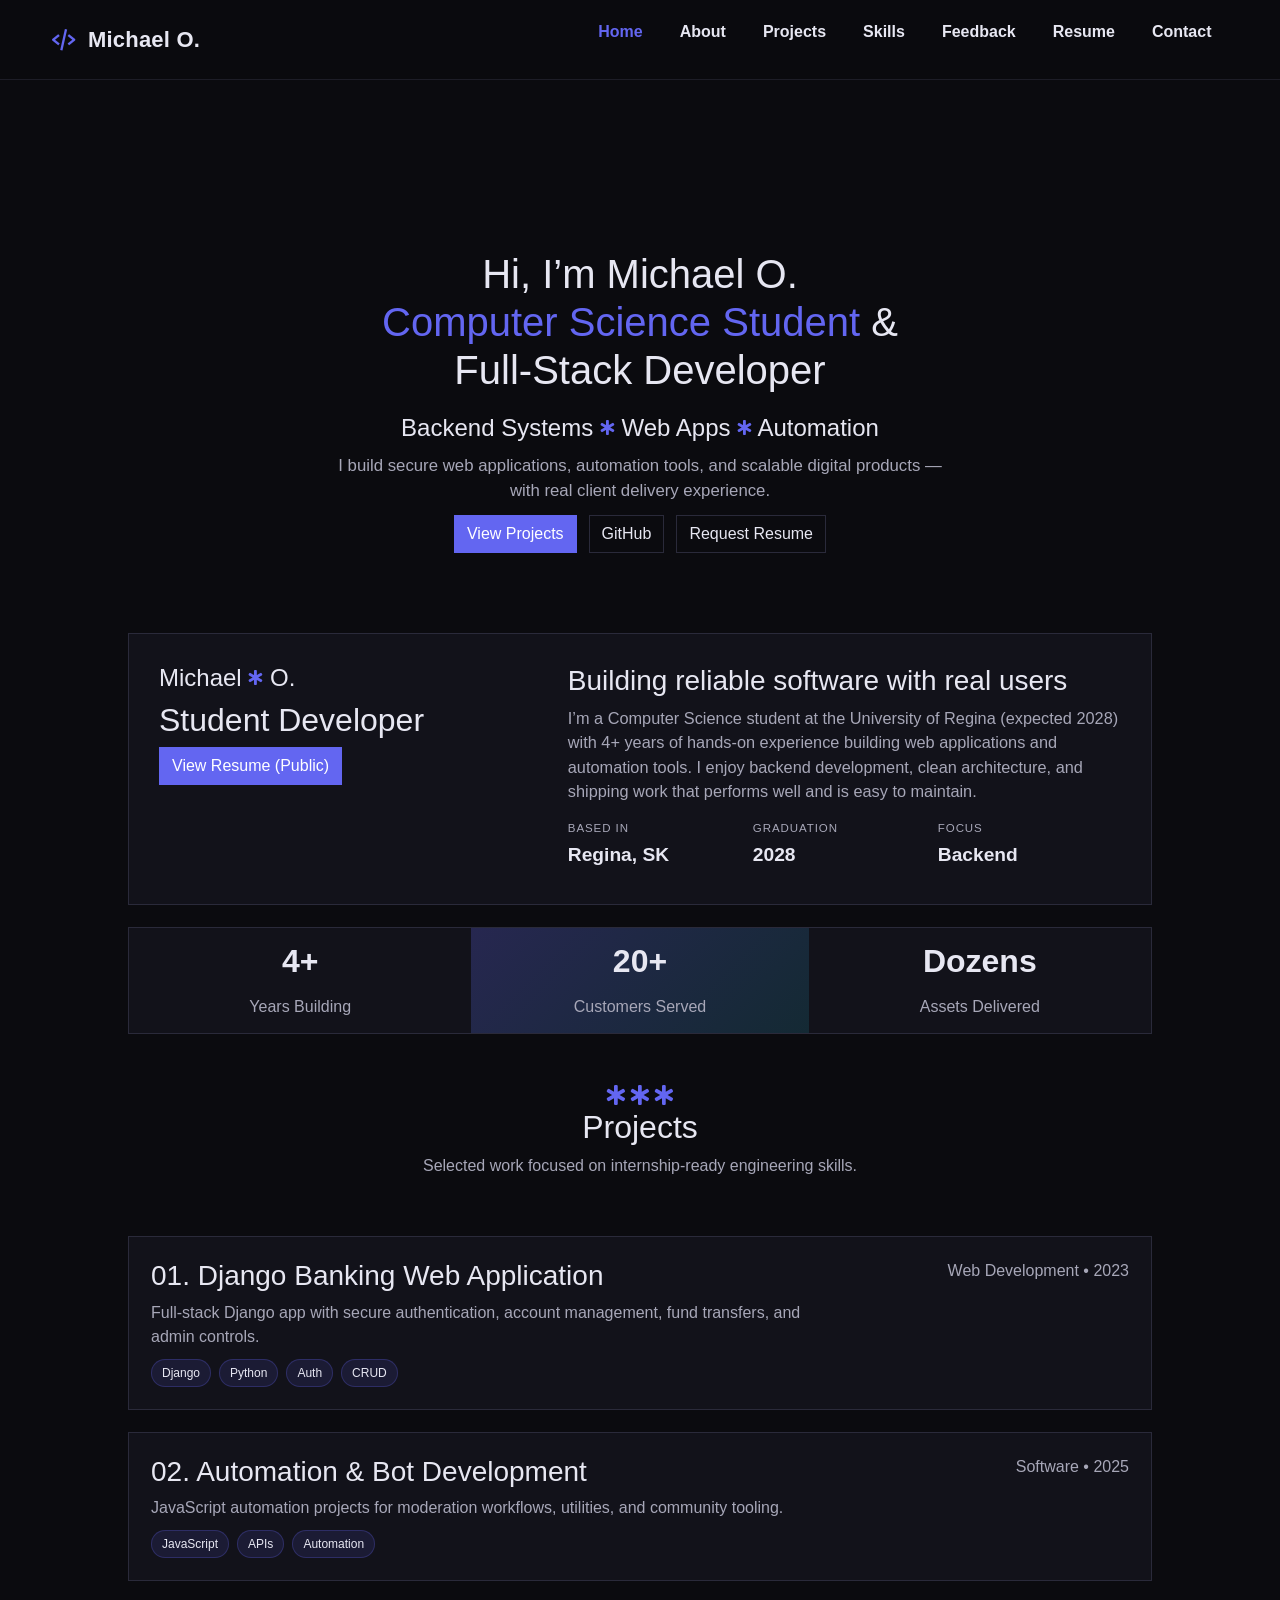
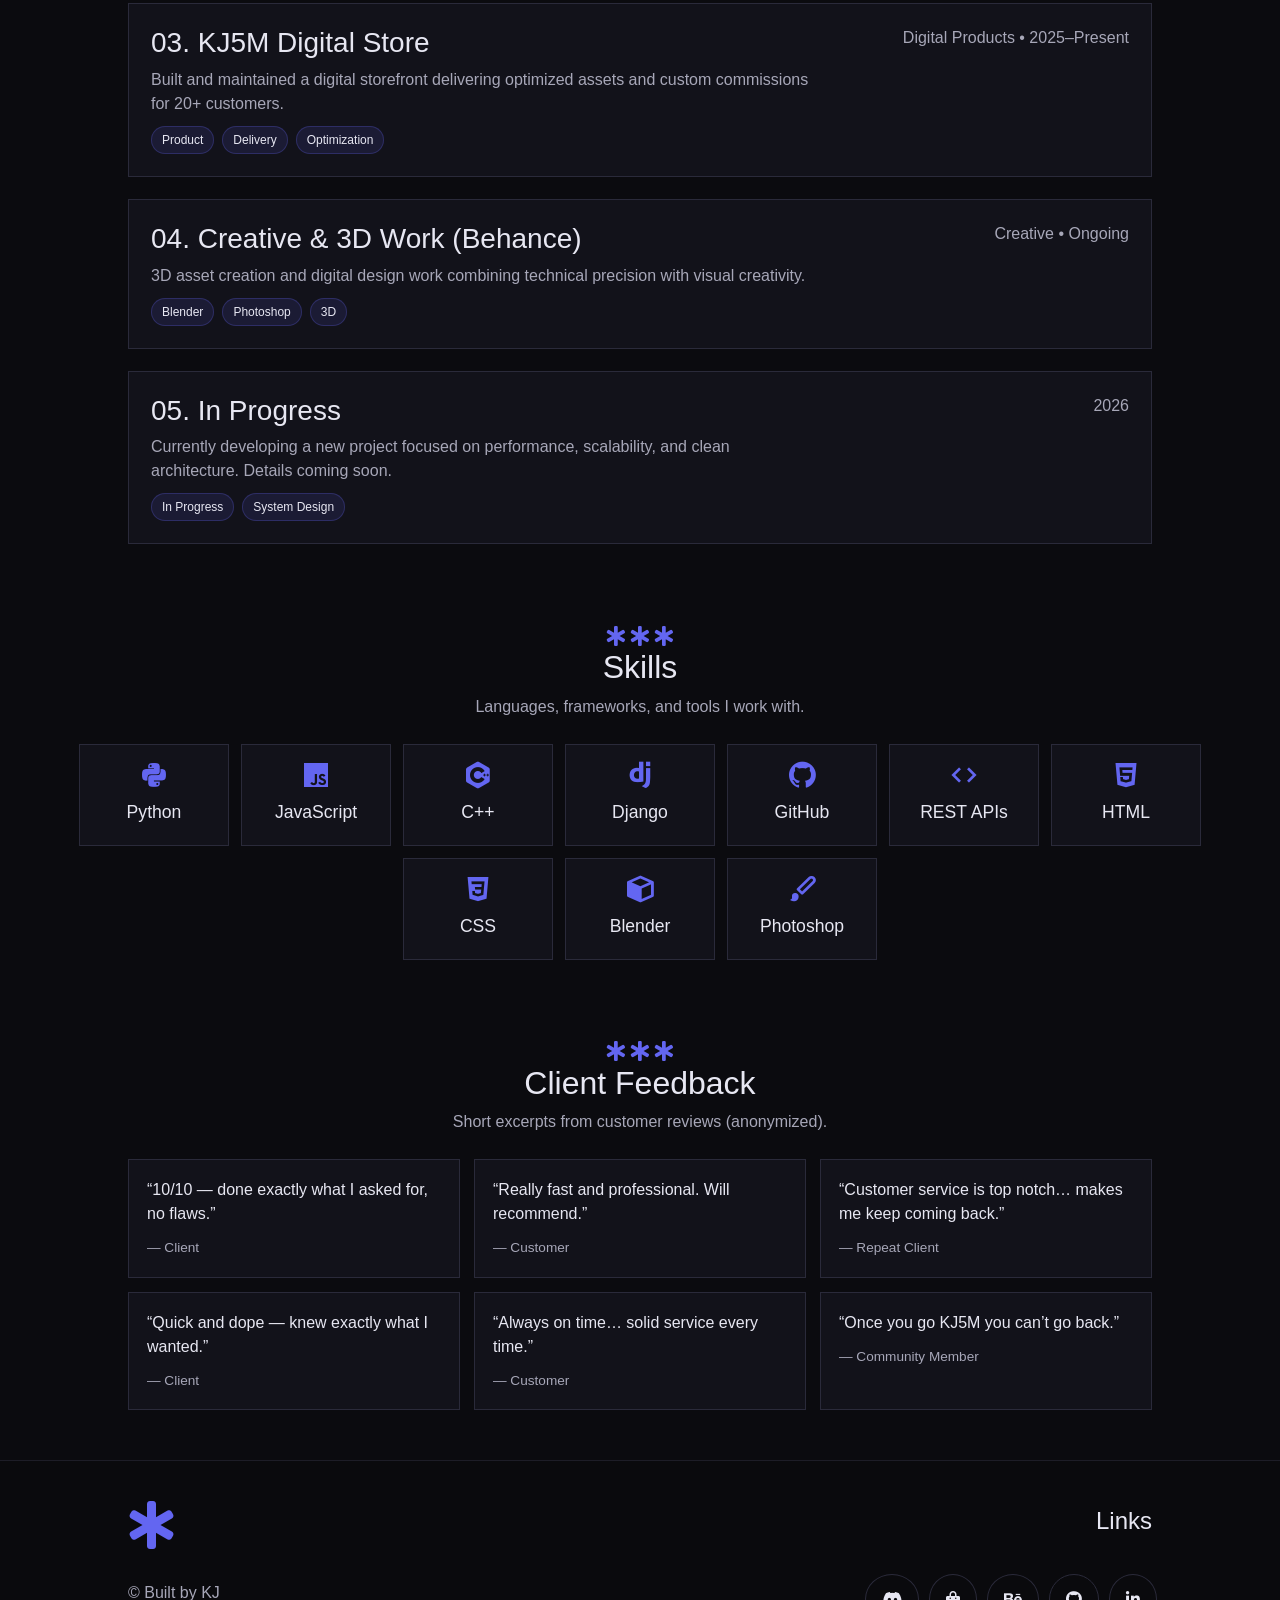
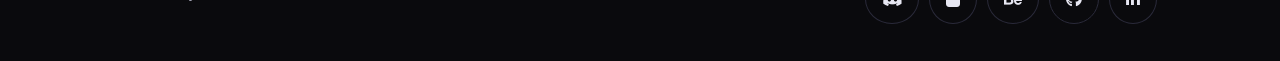
==== index.html @ 537d2c5b "Refactor CSS for responsiveness and dark theme; remove outdated CV and add public resume HTML" ====
<!DOCTYPE html>
<html lang="en">
<head>
  <meta charset="UTF-8">
  <meta name="viewport" content="width=device-width, initial-scale=1.0">
  <link rel="stylesheet" href="/static/CSS/style.css">
  <link rel='stylesheet' href='https://cdnjs.cloudflare.com/ajax/libs/bootstrap/5.0.2/css/bootstrap.min.css'>
  <link rel="stylesheet" href="https://cdnjs.cloudflare.com/ajax/libs/font-awesome/6.4.2/css/all.min.css">
  <link rel="stylesheet" href="/static/CSS/responsiveness.css">
  <link href='https://unpkg.com/boxicons@2.1.4/css/boxicons.min.css' rel='stylesheet'>
  <link rel="shortcut icon" href="/static/Images/flavicon.png" type="image/x-icon">
  <title>Michael O. | Built By KJ</title>
</head>

<body>
  <header>
    <div class="navlol">
      <div class="logo">
        <i class='bx bx-code-alt'></i>
        <span class="logo-text">Michael O.</span>
      </div>
      <div class="hamburger">
        <div class="open logo new"><i class='bx bxs-chevrons-down'></i></div>
        <div class="close logo"><i class='bx bx-x'></i></div>
      </div>
    </div>
    <nav class="nav-bar">
      <ul>
        <li><a href="#home" class="active">Home</a></li>
        <li><a href="#about">About</a></li>
        <li><a href="#projects">Projects</a></li>
        <li><a href="#services">Skills</a></li>
        <li><a href="#testimonials">Feedback</a></li>
        <li><a href="resume_public.html" target="_blank" rel="noopener noreferrer">Resume</a></li>
        <li><a href="mailto:michealorogun0@gmail.com?subject=Portfolio%20Inquiry%20-%20Michael%20O.">Contact</a></li>
      </ul>
    </nav>
  </header>

  <hr class="top-rule">

  <!-- HERO -->
  <section id="home" class="b1">
    <div class="b1a">
      <h1 class="main-h1">Hi, I’m Michael O.<br><span class="accent">Computer Science Student</span> &amp; Full‑Stack Developer</h1>
      <h4>Backend Systems <i class="fa-2xs fa-solid fa-star-of-life icon-color"></i> Web Apps <i class="fa-2xs fa-solid fa-star-of-life icon-color"></i> Automation</h4>
      <p class="hero-sub">I build secure web applications, automation tools, and scalable digital products — with real client delivery experience.</p>
      <div class="b1a-i">
        <div class="hero-cta">
          <a href="#projects" class="btn btn-dark rounded-0">View Projects</a>
          <a href="https://github.com/builtbykj" class="btn btn-outline-dark rounded-0" target="_blank" rel="noopener noreferrer">GitHub</a>
          <a href="mailto:michealorogun0@gmail.com?subject=Resume%20Request%20-%20Michael%20O." class="btn btn-outline-dark rounded-0">Request Resume</a>
        </div>
      </div>
    </div>
  </section>

  <!-- ABOUT -->
  <section id="about" class="b2">
    <div class="b2a">
      <h4>Michael <i class="fa-2xs fa-solid fa-star-of-life icon-color"></i> O.</h4>
      <h2>Student Developer</h2>
      <a class="b2a-button" href="resume_public.html" target="_blank" rel="noopener noreferrer">
        <button class="btn btn-dark rounded-0">View Resume (Public)</button>
      </a>
    </div>
    <div class="b2b">
      <h3>Building reliable software with real users</h3>
      <p>I’m a Computer Science student at the University of Regina (expected 2028) with 4+ years of hands‑on experience building web applications and automation tools. I enjoy backend development, clean architecture, and shipping work that performs well and is easy to maintain.</p>
      <div class="b2b-a">
        <div class="b2b-ai"><h6>Based in</h6><h4>Regina, SK</h4></div>
        <div class="b2b-aii"><h6>Graduation</h6><h4>2028</h4></div>
        <div class="b2b-aii"><h6>Focus</h6><h4>Backend</h4></div>
      </div>
    </div>
  </section>

  <!-- STATS -->
  <section class="work">
    <div class="wa"><h2>4+</h2><p>Years Building</p></div>
    <div class="wb"><h2>20+</h2><p>Customers Served</p></div>
    <div class="wc"><h2>Dozens</h2><p>Assets Delivered</p></div>
  </section>

  <!-- PROJECTS -->
  <section id="projects" class="projects">
    <div class="ph">
      <i class="fa-lg fa-solid fa-star-of-life icon-color"></i>
      <i class="fa-lg fa-solid fa-star-of-life icon-color"></i>
      <i class="fa-lg fa-solid fa-star-of-life icon-color"></i>
      <h2>Projects</h2>
      <p>Selected work focused on internship‑ready engineering skills.</p>
    </div>

    <div class="pb">
      <a href="https://deltapay.michaelorogun.com.ng/" target="_blank" rel="noopener noreferrer">
        <div class="pbl">
          <div class="pbl-0">
            <div class="pbl-a">
              <h3>01. Django Banking Web Application</h3>
              <p>Full‑stack Django app with secure authentication, account management, fund transfers, and admin controls.</p>
              <div class="tags"><span>Django</span><span>Python</span><span>Auth</span><span>CRUD</span></div>
            </div>
            <div class="pbl-b"><p>Web Development • 2023</p></div>
          </div>
        </div>
      </a>

      <a href="https://github.com/builtbykj" target="_blank" rel="noopener noreferrer">
        <div class="pbl">
          <div class="pbl-0">
            <div class="pbl-a">
              <h3>02. Automation &amp; Bot Development</h3>
              <p>JavaScript automation projects for moderation workflows, utilities, and community tooling.</p>
              <div class="tags"><span>JavaScript</span><span>APIs</span><span>Automation</span></div>
            </div>
            <div class="pbl-b"><p>Software • 2025</p></div>
          </div>
        </div>
      </a>

      <a href="https://payhip.com/KJ5M" target="_blank" rel="noopener noreferrer">
        <div class="pbl">
          <div class="pbl-0">
            <div class="pbl-a">
              <h3>03. KJ5M Digital Store</h3>
              <p>Built and maintained a digital storefront delivering optimized assets and custom commissions for 20+ customers.</p>
              <div class="tags"><span>Product</span><span>Delivery</span><span>Optimization</span></div>
            </div>
            <div class="pbl-b"><p>Digital Products • 2025–Present</p></div>
          </div>
        </div>
      </a>

      <a href="https://www.behance.net/kj5m" target="_blank" rel="noopener noreferrer">
        <div class="pbl">
          <div class="pbl-0">
            <div class="pbl-a">
              <h3>04. Creative &amp; 3D Work (Behance)</h3>
              <p>3D asset creation and digital design work combining technical precision with visual creativity.</p>
              <div class="tags"><span>Blender</span><span>Photoshop</span><span>3D</span></div>
            </div>
            <div class="pbl-b"><p>Creative • Ongoing</p></div>
          </div>
        </div>
      </a>

      <div class="pbl pbl-static">
        <div class="pbl-0">
          <div class="pbl-a">
            <h3>05. In Progress</h3>
            <p>Currently developing a new project focused on performance, scalability, and clean architecture. Details coming soon.</p>
            <div class="tags"><span>In Progress</span><span>System Design</span></div>
          </div>
          <div class="pbl-b"><p>2026</p></div>
        </div>
      </div>
    </div>
  </section>

  <!-- SKILLS -->
  <section id="services" class="skills">
    <div class="sh">
      <i class="fa-lg fa-solid fa-star-of-life icon-color"></i>
      <i class="fa-lg fa-solid fa-star-of-life icon-color"></i>
      <i class="fa-lg fa-solid fa-star-of-life icon-color"></i>
      <h2>Skills</h2>
      <p>Languages, frameworks, and tools I work with.</p>
    </div>
    <div class="skillset">
      <div class="ss-icons"><i class="bx bxl-python"></i><h1>Python</h1></div>
      <div class="ss-icons"><i class="bx bxl-javascript"></i><h1>JavaScript</h1></div>
      <div class="ss-icons"><i class="bx bxl-c-plus-plus"></i><h1>C++</h1></div>
      <div class="ss-icons"><i class="bx bxl-django"></i><h1>Django</h1></div>
      <div class="ss-icons"><i class="bx bxl-github"></i><h1>GitHub</h1></div>
      <div class="ss-icons"><i class="bx bx-code"></i><h1>REST APIs</h1></div>
      <div class="ss-icons"><i class="bx bxl-html5"></i><h1>HTML</h1></div>
      <div class="ss-icons"><i class="bx bxl-css3"></i><h1>CSS</h1></div>
      <div class="ss-icons"><i class="bx bxs-cube"></i><h1>Blender</h1></div>
      <div class="ss-icons"><i class="bx bxs-paint"></i><h1>Photoshop</h1></div>
    </div>
  </section>

  <!-- FEEDBACK -->
  <section id="testimonials" class="testimonials">
    <div class="sh">
      <i class="fa-lg fa-solid fa-star-of-life icon-color"></i>
      <i class="fa-lg fa-solid fa-star-of-life icon-color"></i>
      <i class="fa-lg fa-solid fa-star-of-life icon-color"></i>
      <h2>Client Feedback</h2>
      <p>Short excerpts from customer reviews (anonymized).</p>
    </div>

    <div class="t-grid">
      <div class="t-card"><p class="t-quote">“10/10 — done exactly what I asked for, no flaws.”</p><p class="t-meta">— Client</p></div>
      <div class="t-card"><p class="t-quote">“Really fast and professional. Will recommend.”</p><p class="t-meta">— Customer</p></div>
      <div class="t-card"><p class="t-quote">“Customer service is top notch… makes me keep coming back.”</p><p class="t-meta">— Repeat Client</p></div>
      <div class="t-card"><p class="t-quote">“Quick and dope — knew exactly what I wanted.”</p><p class="t-meta">— Client</p></div>
      <div class="t-card"><p class="t-quote">“Always on time… solid service every time.”</p><p class="t-meta">— Customer</p></div>
      <div class="t-card"><p class="t-quote">“Once you go KJ5M you can’t go back.”</p><p class="t-meta">— Community Member</p></div>
    </div>
  </section>

  <!-- FOOTER -->
  <footer class="footer">
    <div class="f1">
      <div class="f2-logo">
        <i class="fa-3x fa-solid fa-star-of-life icon-color float-start animation"></i>
        <div class="f2"><h4 class="footer-link-no">Links</h4></div>
      </div>

      <div class="f2-icon">
        <div class="footer-icon">
          <a href="https://www.linkedin.com/in/michael-orogun-255a752b5/" target="_blank" rel="noopener noreferrer"><i class="fa-brands fa-linkedin-in social-icon float-end"></i></a>
          <a href="https://github.com/builtbykj" target="_blank" rel="noopener noreferrer"><i class="fa-brands fa-github social-icon float-end"></i></a>
          <a href="https://www.behance.net/kj5m" target="_blank" rel="noopener noreferrer"><i class="fa-brands fa-behance social-icon float-end"></i></a>
          <a href="https://payhip.com/KJ5M" target="_blank" rel="noopener noreferrer"><i class="fa-solid fa-bag-shopping social-icon float-end"></i></a>
          <a href="https://discord.gg/kj5m" target="_blank" rel="noopener noreferrer"><i class="fa-brands fa-discord social-icon float-end"></i></a>
        </div>
        <p class="copy-tag">&copy; Built by KJ</p>
      </div>
    </div>
  </footer>

  <script src="/static/Js/index.js"></script>
</body>
</html>
---- static/CSS/style.css ----
/* ===== Built By KJ (Internship Focus) - Dark Theme ===== */


a,
a:visited,
a:hover,
a:active {
  text-decoration: none !important;
  color: inherit;
}


:root{
  --bg:#0b0b0f;
  --surface:#12121a;
  --surface2:#171724;
  --text:#e7e7f2;
  --muted:#a7a7b8;
  --border:#2a2a3a;
  --accent:#6366f1; /* indigo */
  --accent2:#22d3ee; /* cyan */
}

*{
  margin:0;
  padding:0;
  list-style:none;
  text-decoration:none;
  box-sizing:border-box;
  font-family:"Bai Jamjuree",sans-serif;
}

html, body{
  background:var(--bg) !important;
  color:var(--text) !important;
  margin:0;
  padding:0;
}

/* Headings */
h1,h2,h3,h4,h5,h6{font-weight:600;color:var(--text);}
h1{font-size:3.2rem;font-weight:800;}
h2{font-size:2.6rem;font-weight:800;}
h3{font-size:1.8rem;font-weight:800;}
h4{font-size:1.1rem;font-weight:600;}
h5{font-size:1.1rem;}
h6{font-size:0.9rem;font-weight:700;color:var(--muted);}

/* Header */
header{
  position:fixed;
  top:0; left:0; right:0;
  width:100%;
  height:80px;
  display:flex;
  align-items:center;
  justify-content:space-between;
  padding:0 100px;
  background:rgba(11,11,15,0.75) !important;
  backdrop-filter: blur(10px);
  border-bottom:1px solid rgba(42,42,58,0.6);
  z-index:9999;
}

.navlol{
  display:flex;
  align-items:center !important;
  justify-content:space-between;
  width:80vh;
  margin:0 auto;
}

.logo{
  font-size:22px;
  font-weight:800;
  color:var(--text);
  display:flex;
  align-items:center;
  gap:10px;
}
.logo i{color:var(--accent); font-size:28px;}
.logo-text{letter-spacing:0.2px;}

.hamburger{display:none;}
.open{display:block;}
.close{display:none;}
.open.active{display:none;}
.close.active{display:block;}

.nav-bar ul{display:flex;}
.nav-bar ul li a{
  display:block;
  color:var(--text);
  font-weight:600;
  padding:10px 18px;
  border-radius:999px;
  transition:0.2s;
  margin:0.5px;
}
.nav-bar ul li a:hover{
  color:var(--accent);
  border:1px solid var(--accent);
}
.nav-bar ul li a.active{color:var(--accent);}

.top-rule{
  color:transparent;
  border:none;
  margin-top:80px;
}

/* Hero */
.b1{
  width:80vw;
  height:auto;
  margin-left:10%;
  margin-top:120px;
  padding:40px 0 10px 0;
}
.b1a{
  width:100%;
  text-align:center;
}
.main-h1{margin-top:10px; padding-bottom:0.75rem;}
.accent{color:var(--accent);}
.icon-color{color:var(--accent);}

.hero-sub{
  max-width:900px;
  margin: 10px auto 0 auto;
  color:var(--muted);
  font-size:1.05rem;
}

.hero-cta{display:flex;gap:12px;justify-content:center;flex-wrap:wrap;margin-top:12px;}

/* Bootstrap button overrides */
.btn-dark{
  background:var(--accent) !important;
  border:1px solid var(--accent) !important;
  color:white !important;
}
.btn-dark:hover{
  background:#5255ea !important;
  border-color:#5255ea !important;
}
.btn-outline-dark{
  border:1px solid var(--border) !important;
  color:var(--text) !important;
  background:transparent !important;
}
.btn-outline-dark:hover{
  border-color:var(--accent) !important;
  color:var(--accent) !important;
}

/* About */
.b2{
  display:flex;
  width:80vw;
  height:auto;
  margin-left:10%;
  margin-top:70px;
  gap:40px;
  padding:30px;
  background:var(--surface);
  border:1px solid var(--border);
}
.b2a{width:40%;}
.b2b{width:60%;}
.b2b p{color:var(--muted); font-size:1.02rem;}
.b2b-a{width:100%; display:flex; gap:25px; margin-top:18px; flex-wrap:wrap;}
.b2b-ai, .b2b-aii{min-width:160px;}
.b2b-ai h6, .b2b-aii h6{color:var(--muted); text-transform:uppercase; letter-spacing:0.08em; font-size:0.72rem;}
.b2b-ai h4, .b2b-aii h4{font-size:1.2rem; font-weight:800;}

/* Stats */
.work{
  width:80vw;
  margin-left:10%;
  margin-top:22px;
  display:flex;
  justify-content:space-evenly;
  border:1px solid var(--border);
  background:var(--surface);
}
.wa,.wb,.wc{width:33%; align-content:center;}
.wb{background:linear-gradient(135deg, rgba(99,102,241,0.25), rgba(34,211,238,0.12));}
.work h2{
  margin:14px 10%;
  text-align:center;
  font-weight:900;
  color:var(--text);
}
.work p{
  margin:0 10% 14px 10%;
  text-align:center;
  color:var(--muted);
}

/* Projects */
.projects{
  width:80%;
  margin:40px 10% 3% 10%;
}
.ph{
  width:80%;
  margin-left:10%;
  text-align:center;
  padding:10px 0 20px 0;
}
.ph p{color:var(--muted);}

.pb{display:flex;flex-direction:column;}
.pb a{color:inherit;}

.pbl{
  width:100%;
  height:auto;
  margin-top:22px;
  background:var(--surface);
  border:1px solid var(--border);
  transition:0.2s;
}
.pbl:hover{
  background:var(--surface2);
  border-color:rgba(99,102,241,0.6);
}
.pbl-static:hover{background:var(--surface); border-color:var(--border);}

.pbl-0{
  margin:22px;
  display:flex;
  justify-content:space-between;
  gap:24px;
}
.pbl-a{width:68%;}
.pbl-a p{color:var(--muted); margin-bottom:10px;}
.pbl-b{text-align:right; color:var(--muted); min-width:180px;}

.tags{display:flex;flex-wrap:wrap;gap:8px;margin-top:10px;}
.tags span{
  font-size:0.75rem;
  color:var(--text);
  background:rgba(99,102,241,0.12);
  border:1px solid rgba(99,102,241,0.25);
  padding:4px 10px;
  border-radius:999px;
}

/* Skills */
.sh{
  width:80%;
  margin-left:10%;
  margin-top:80px;
  text-align:center;
}
.sh p{color:var(--muted);}
.skillset{
  display:flex;
  flex-wrap:wrap;
  justify-content:center;
  gap:12px;
  width:90%;
  margin:25px auto 0 auto;
}
.ss-icons{
  width:150px;
  text-align:center;
  padding:14px 10px;
  background:var(--surface);
  border:1px solid var(--border);
  transition:0.2s;
}
.ss-icons:hover{background:var(--surface2); border-color:rgba(34,211,238,0.35);}
.ss-icons i{font-size:2.0rem; color:var(--accent);}
.ss-icons h1{font-size:1.1rem; margin-top:6px;}

/* Testimonials */
.testimonials{
  width:80vw;
  margin:0 10%;
  padding-bottom:50px;
}
.t-grid{
  display:grid;
  grid-template-columns: repeat(3, minmax(0,1fr));
  gap:14px;
  margin-top:25px;
}
.t-card{
  background:var(--surface);
  border:1px solid var(--border);
  padding:18px;
}
.t-quote{color:var(--text); font-size:1rem; margin-bottom:12px;}
.t-meta{color:var(--muted); font-size:0.85rem; margin:0;}

/* Footer */
.footer{
  background: #0a0a0d;
  border-top:1px solid rgba(42,42,58,0.6);
  height:auto;
  color:var(--text);
  padding:40px 0;
}
.f1{width:80%; margin-left:10%;}
.f2-logo{display:flex; justify-content:space-between; align-items:center;}
.footer-link-no{margin-top:0; cursor:default;}
.footer-icon{padding-top:20px; margin-right:-10px;}
.social-icon{
  background:transparent;
  padding:1rem;
  border:1px solid var(--border);
  border-radius:50%;
  margin:5px;
  color:var(--text);
}
.social-icon:hover{
  border-color:var(--accent);
  color:var(--accent);
}
.copy-tag{padding-top:12px; color:var(--muted);}

/* Animations (from original) */
.animation{transform:rotate(0deg);animation-iteration-count:infinite;animation-duration:10s;animation-name:spin;animation-timing-function:linear;}
@keyframes spin{from{transform:rotate(0deg);}to{transform:rotate(360deg);}}

/* Utility */
.column a{text-decoration:none;color:inherit;}
---- static/CSS/responsiveness.css ----
@media only screen and (max-width: 1320px) {
  header{ padding: 0 50px; }
  .b1a{ width: 60%; height: 100%; margin: 0 auto; }
}

@media only screen and (max-width: 1100px) {
  header{ padding: 0 30px; }
  .b1a{ width: 80%; height: 100%; }
}

@media only screen and (max-width: 900px) {
  .hamburger { display: block; cursor: pointer; }

  .nav-bar{
    height: 0px;
    position: absolute;
    top: 80px;
    left: 0;
    right: 0;
    width: 100vw;
    background: #12121a;
    border-bottom: 1px solid #2a2a3a;
    transition: 0.35s;
    overflow: hidden;
  }
  .nav-bar.active{ height: 420px; }

  .nav-bar ul{
    display:block;
    width: fit-content;
    margin: 60px auto 0 auto;
    text-align:center;
  }
  .nav-bar ul li a{
    margin-bottom: 12px;
    color: #e7e7f2;
  }
  .nav-bar ul li a:hover{
    color:#6366f1;
    border:1px solid #6366f1;
  }
  .nav-bar ul li a.active{ color:#6366f1; }

  .b1a{ width: 100%; height: 100%; }
  .b2{ flex-direction: column; }
  .b2a, .b2b{ width: 100%; }

  .work{ flex-direction: column; }
  .wa, .wb, .wc{ width: 100%; }

  .pbl-0{ flex-direction: column; }
  .pbl-a{ width: 100%; }
  .pbl-b{ text-align: left; }

  .t-grid{ grid-template-columns: 1fr; }
}

@media screen and (max-width: 720px) {
  h1 { font-size: 2.0rem; }
  h2 { font-size: 1.75rem; }
  h3 { font-size: 1.35rem; }
  .hero-sub{ font-size: 0.98rem; padding: 0 10px; }
}

@media screen and (max-width: 575px) {
  h1 { font-size: 1.6rem; }
  header{ padding: 0 16px; }
  .projects, .testimonials{ width: 90vw; margin-left: 5vw; margin-right: 5vw; }
}
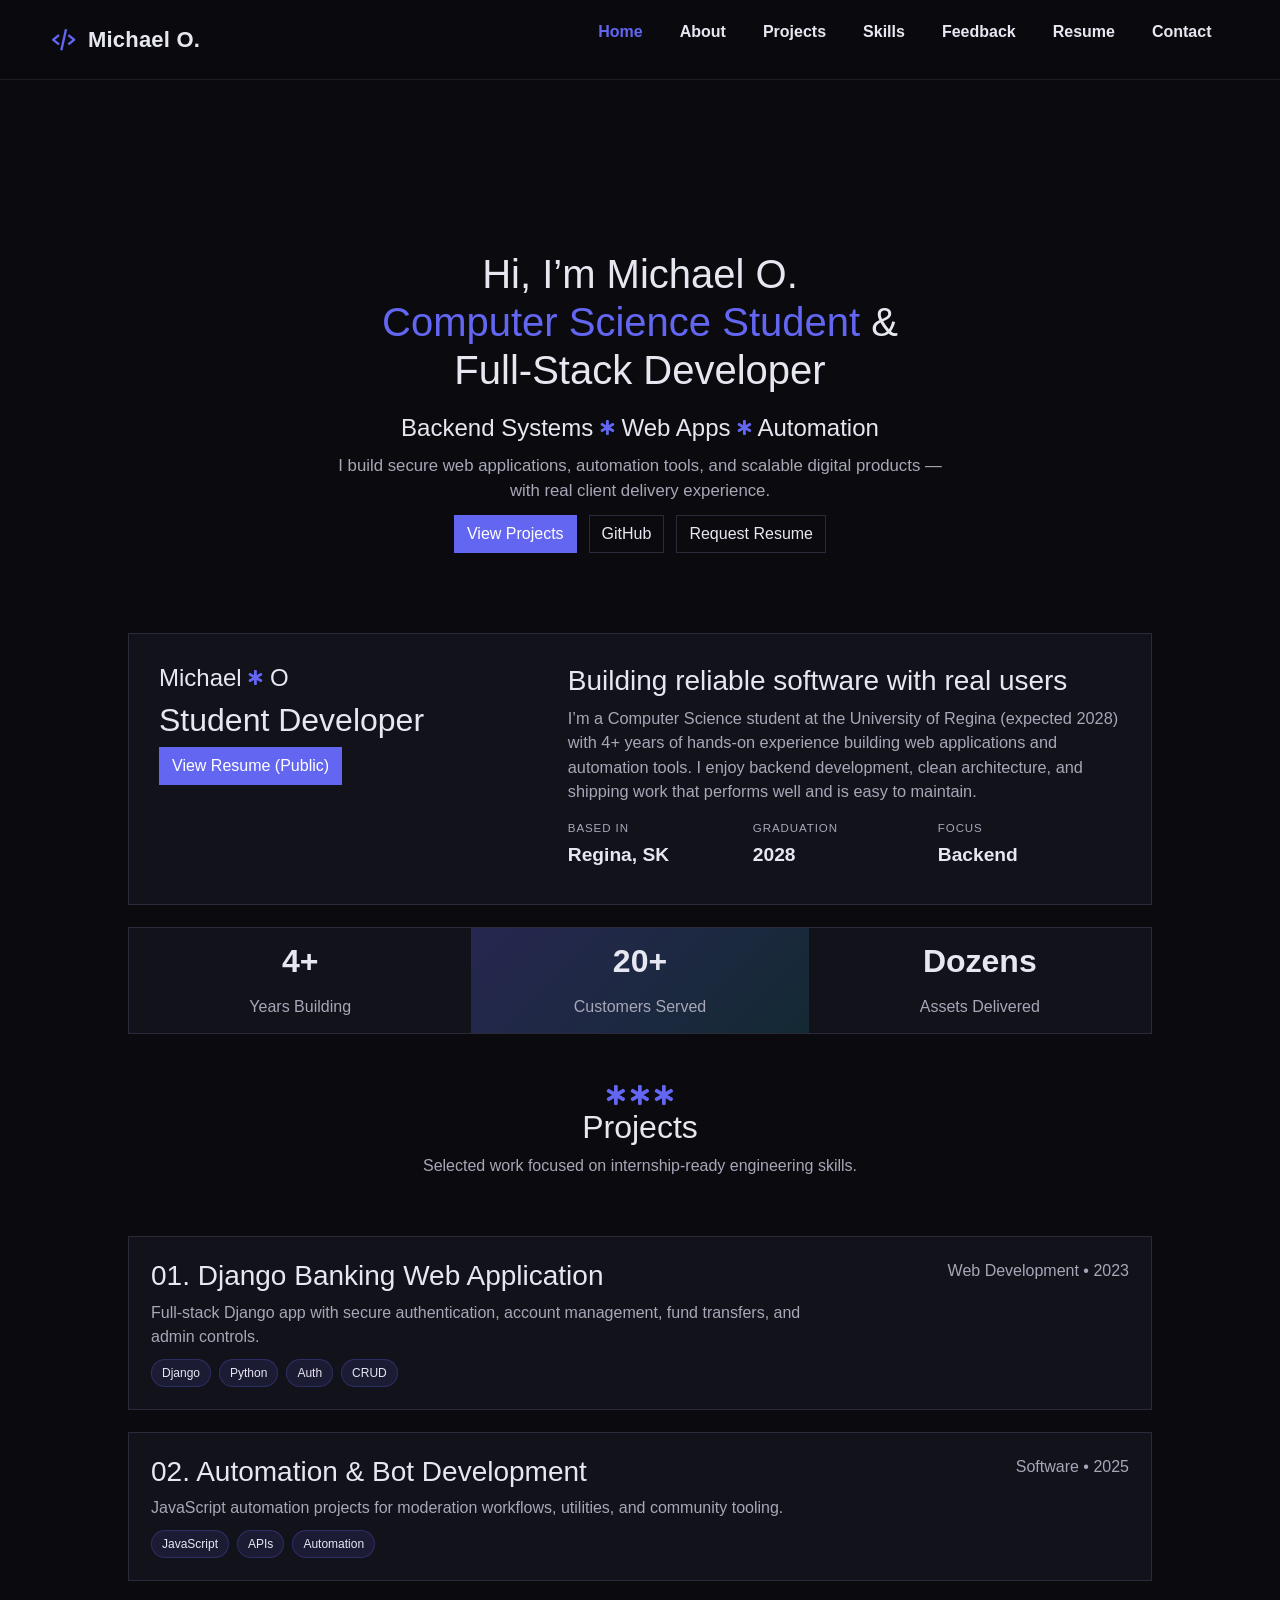
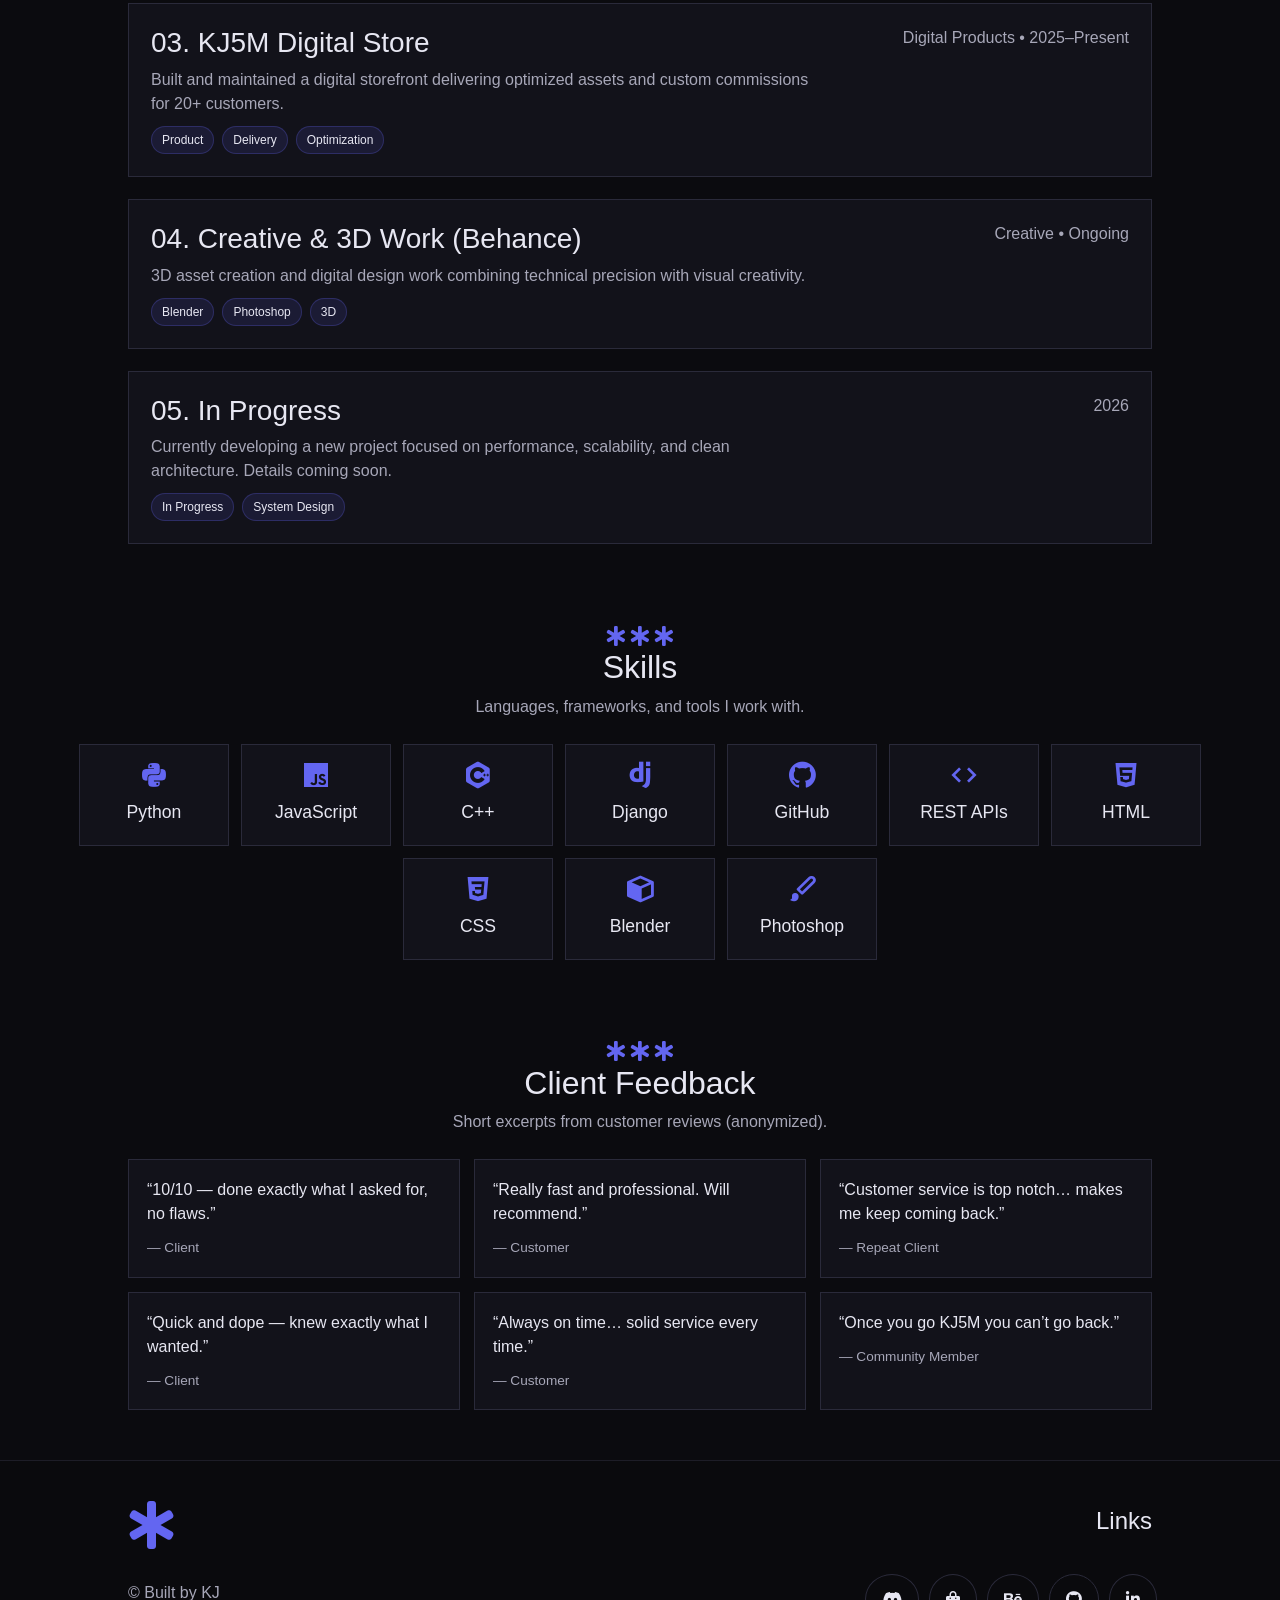
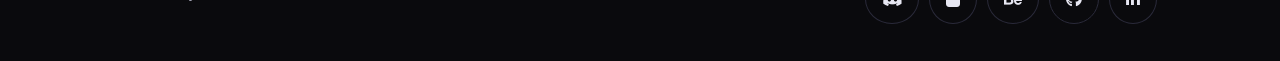
==== commit be01c9b7: "Fix typo in name display on About section" ====
--- a/index.html
+++ b/index.html
@@ -58,7 +58,7 @@
   <!-- ABOUT -->
   <section id="about" class="b2">
     <div class="b2a">
-      <h4>Michael <i class="fa-2xs fa-solid fa-star-of-life icon-color"></i> O.</h4>
+      <h4>Michael <i class="fa-2xs fa-solid fa-star-of-life icon-color"></i> O</h4>
       <h2>Student Developer</h2>
       <a class="b2a-button" href="resume_public.html" target="_blank" rel="noopener noreferrer">
         <button class="btn btn-dark rounded-0">View Resume (Public)</button>
